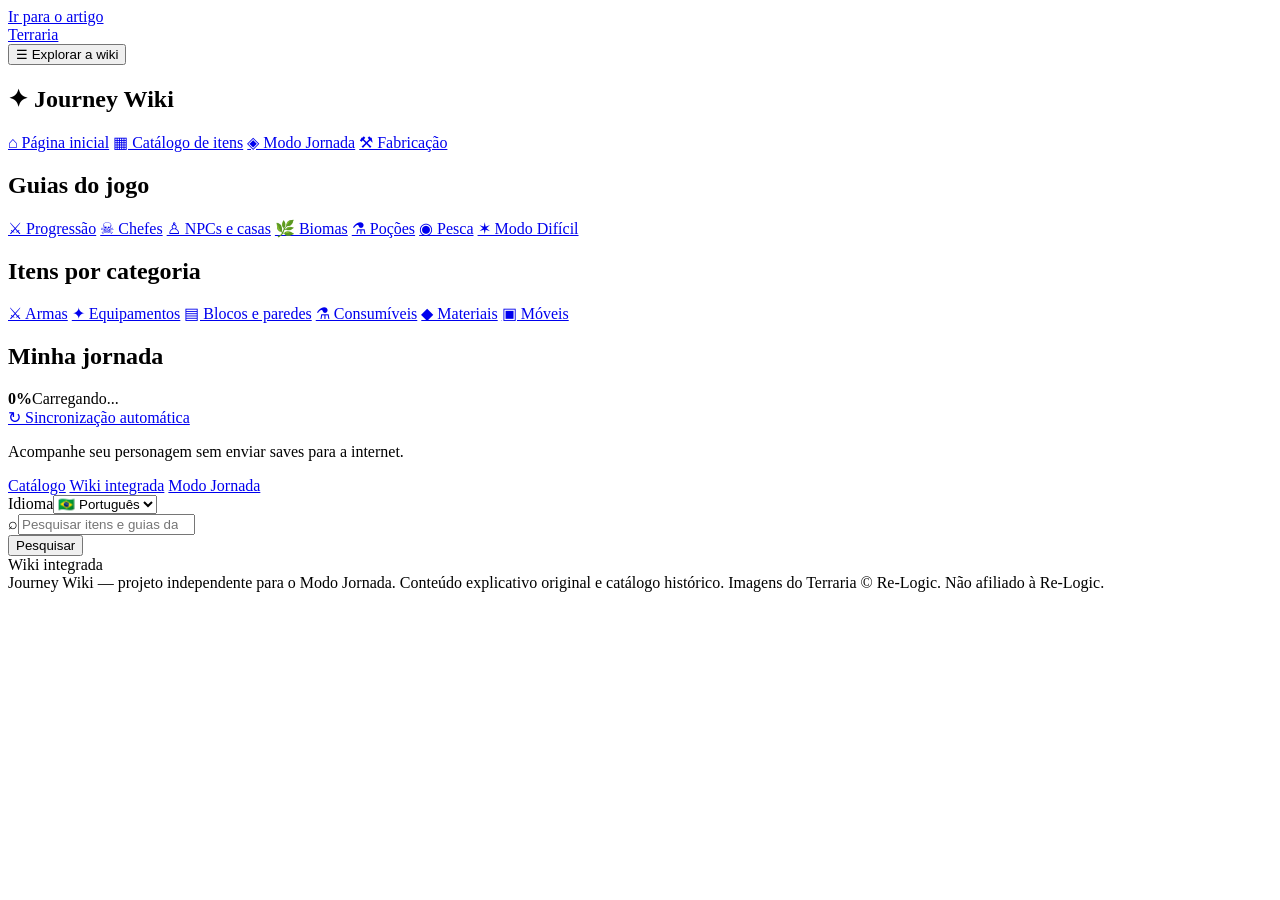
==== wiki.html @ eb77db75 "Adicionar wiki.html para enciclopédia interna do Journey Archive" ====
<!doctype html>
<html lang="pt-BR">
<head>
<meta charset="utf-8">
<meta name="viewport" content="width=device-width,initial-scale=1">
<meta name="theme-color" content="#453126">
<meta name="description" content="Wiki integrada ao Journey Archive: pesquise itens, veja seus detalhes e acompanhe o Modo Jornada do Terraria no mesmo site.">
<title>Wiki integrada | Terraria Journey Archive</title>
<link rel="stylesheet" href="assets/wiki.css">
</head>
<body>
<a class="skip-link" href="#article">Ir para o artigo</a>
<header class="masthead" aria-label="Terraria Journey Archive"><a href="./index.html" class="masthead-link" aria-label="Voltar ao catálogo Terraria">Terraria</a></header>
<div class="shell">
  <button class="menu-toggle" id="menuToggle" aria-controls="sidebar" aria-expanded="false">☰ Explorar a wiki</button>
  <aside class="sidebar" id="sidebar" aria-label="Navegação da wiki">
    <section class="sidebar-box"><h2>✦ Journey Wiki</h2>
      <a class="side-link" data-view="home" href="wiki.html">⌂ Página inicial</a>
      <a class="side-link" href="index.html#catalogo">▦ Catálogo de itens</a>
      <a class="side-link" data-view="guide" data-guide="journey" href="wiki.html?guide=journey">◈ Modo Jornada</a>
      <a class="side-link" data-view="guide" data-guide="crafting" href="wiki.html?guide=crafting">⚒ Fabricação</a>
    </section>
    <section class="sidebar-box"><h2>Guias do jogo</h2>
      <a class="side-link" href="wiki.html?guide=progression">⚔ Progressão</a>
      <a class="side-link" href="wiki.html?guide=bosses">☠ Chefes</a>
      <a class="side-link" href="wiki.html?guide=npcs">♙ NPCs e casas</a>
      <a class="side-link" href="wiki.html?guide=biomes">🌿 Biomas</a>
      <a class="side-link" href="wiki.html?guide=potions">⚗ Poções</a>
      <a class="side-link" href="wiki.html?guide=fishing">◉ Pesca</a>
      <a class="side-link" href="wiki.html?guide=hardmode">✶ Modo Difícil</a>
    </section>
    <section class="sidebar-box"><h2>Itens por categoria</h2>
      <a class="side-link" href="wiki.html?category=weapons">⚔ Armas</a>
      <a class="side-link" href="wiki.html?category=equipment">✦ Equipamentos</a>
      <a class="side-link" href="wiki.html?category=building">▤ Blocos e paredes</a>
      <a class="side-link" href="wiki.html?category=consumables">⚗ Consumíveis</a>
      <a class="side-link" href="wiki.html?category=materials">◆ Materiais</a>
      <a class="side-link" href="wiki.html?category=furniture">▣ Móveis</a>
    </section>
    <section class="sidebar-box sidebar-progress">
      <h2>Minha jornada</h2>
      <div class="progress-copy"><strong id="sideProgress">0%</strong><span id="sideCount">Carregando...</span></div>
      <div class="progress-track"><div id="sideBar" class="progress-fill"></div></div>
      <a class="side-link" href="index.html#sincronizacao">↻ Sincronização automática</a>
      <p>Acompanhe seu personagem sem enviar saves para a internet.</p>
    </section>
  </aside>
  <div class="page">
    <nav class="tabs" aria-label="Navegação superior">
      <a href="index.html" class="tab">Catálogo</a>
      <a href="wiki.html" class="tab active" aria-current="page">Wiki integrada</a>
      <a href="wiki.html?guide=journey" class="tab">Modo Jornada</a>
      <div class="tab-spacer"></div>
      <label class="top-language"><span>Idioma</span><select id="language" aria-label="Idioma dos itens e artigos"><option value="pt">🇧🇷 Português</option><option value="en">🇺🇸 English</option><option value="es">🇪🇸 Español</option></select></label>
    </nav>
    <main class="content" id="article">
      <div class="wiki-search-bar">
        <div class="search-field"><span class="search-icon">⌕</span><input id="search" type="search" autocomplete="off" placeholder="Pesquisar itens e guias da Wiki..." aria-label="Pesquisar na wiki"></div>
        <button id="searchGo" class="button gold" type="button">Pesquisar</button>
      </div>
      <div id="searchResults" class="search-results" hidden aria-live="polite"></div>
      <div id="bread" class="breadcrumb" aria-label="Localização">Wiki integrada</div>
      <div id="view" class="view" aria-live="polite"></div>
    </main>
    <footer class="footer">
      <span>Journey Wiki — projeto independente para o Modo Jornada.</span>
      <span>Conteúdo explicativo original e catálogo histórico. Imagens do Terraria © Re-Logic. Não afiliado à Re-Logic.</span>
    </footer>
  </div>
</div>
<div id="toast" class="toast" role="status" aria-live="polite"></div>
<script src="assets/wiki.js" defer></script>
</body></html>
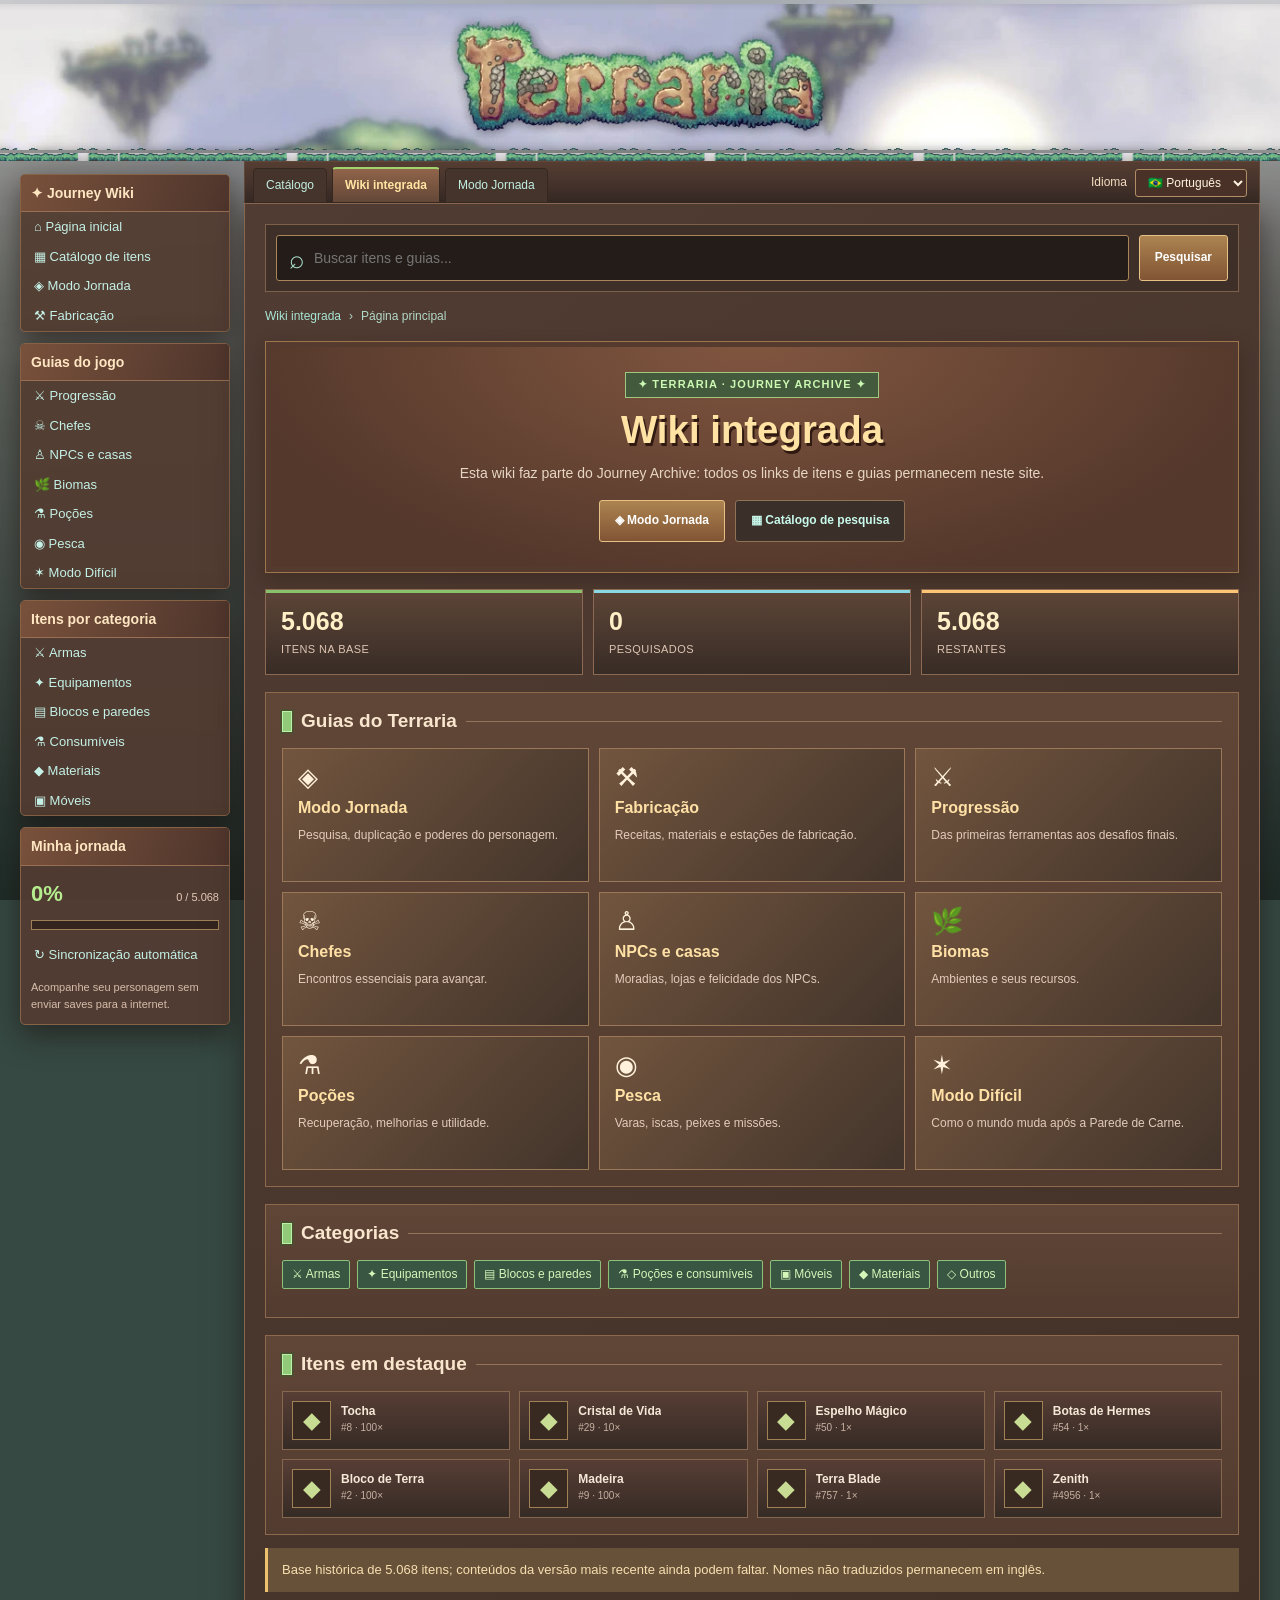
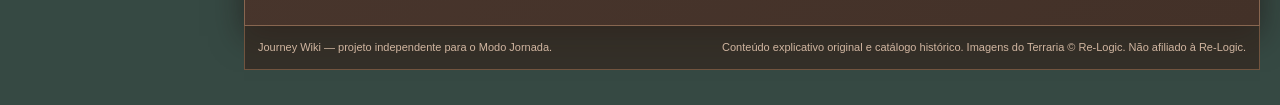
==== commit 98566fe3: "Carregar guias e artigos da wiki integrada antes do aplicativo" ====
--- a/wiki.html
+++ b/wiki.html
@@ -69,5 +69,6 @@
   </div>
 </div>
 <div id="toast" class="toast" role="status" aria-live="polite"></div>
+<script src="assets/wiki-guides.js" defer></script>
 <script src="assets/wiki.js" defer></script>
 </body></html>
--- a/assets/wiki.css
+++ b/assets/wiki.css
@@ -0,0 +1,73 @@
+@import url('https://fonts.googleapis.com/css2?family=Roboto+Condensed:wght@400;600;700&display=swap');
+:root{color-scheme:dark;--paper:#5b4135;--paper-deep:#483329;--paper-high:#70503d;--edge:#947052;--gold:#ffdc91;--mint:#a8f2d5;--lime:#b6ed8f;--text:#f8ead9;--soft:#d7bdab;--shadow:0 10px 30px #180f0d90}
+*{box-sizing:border-box}
+html{scroll-behavior:smooth}
+body{margin:0;background:#364943;color:var(--text);font:14px/1.6 Arial,Helvetica,sans-serif;min-height:100vh}
+body:before{content:"";position:fixed;inset:0;z-index:-2;background:linear-gradient(180deg,#dae5ef40,#485b58aa 50%,#1c2b27e8),url('[data-uri]') center / cover no-repeat;filter:saturate(1.08);pointer-events:none}
+a{color:#a8eef3;text-decoration:none}a:hover{color:white;text-decoration:underline}button,input,select{font:inherit}button{cursor:pointer}button:focus-visible,a:focus-visible,input:focus-visible,select:focus-visible{outline:3px solid #ffe28c;outline-offset:2px} [hidden]{display:none!important}
+.skip-link{position:absolute;top:-70px;left:12px;background:#264d3a;color:white;padding:8px 12px;z-index:100}.skip-link:focus{top:4px}
+.masthead{height:153px;max-width:1600px;margin:auto;position:relative;background:url('[data-uri]') center center / auto 146px no-repeat}
+.masthead-link{position:absolute;inset:0;text-indent:-9999px}
+.shell{max-width:1710px;margin:auto;display:grid;grid-template-columns:210px minmax(0,1fr);gap:14px;padding:0 20px 35px;border-top:8px solid transparent;border-image:url('[data-uri]') 9 0 repeat;border-image-slice:9 0 0 0;border-image-width:8px 0 0 0}
+.sidebar{padding-top:13px;display:flex;flex-direction:column;gap:11px}
+.sidebar-box{background:#533c31eb;border:1px solid #866246;border-radius:5px;box-shadow:var(--shadow);overflow:hidden}
+.sidebar-box h2{font-size:14px;font-weight:600;background:linear-gradient(110deg,#79513b,#4e352c);padding:7px 10px;margin:0;color:#ffe6c2;border-bottom:1px solid #996f53}
+.side-link{display:block;padding:6px 10px;border-left:3px solid transparent;font-size:13px;color:#c5f1e7;line-height:1.35}
+.side-link:hover,.side-link.current{border-left-color:#b3df80;background:#75513d;color:#fff3d8;text-decoration:none}
+.sidebar-progress{padding-bottom:10px}.sidebar-progress p{margin:9px 10px 0;font-size:11px;color:var(--soft)}
+.progress-copy{display:flex;align-items:baseline;justify-content:space-between;padding:10px 10px 4px;gap:8px}.progress-copy strong{font-size:22px;color:var(--lime)}.progress-copy span{font-size:11px;color:#e4caba;text-align:right}.progress-track{height:10px;background:#33251e;border:1px solid #a08058;margin:5px 10px 10px;overflow:hidden}
+.progress-fill{height:100%;width:0;background:repeating-linear-gradient(90deg,transparent 0 16px,#ffffff21 16px 18px),linear-gradient(#b8ee7e,#538c4b);transition:width .3s}
+.page{min-width:0}.tabs{background:linear-gradient(#553d32,#382b26);min-height:41px;border:1px solid #614839;border-bottom:none;display:flex;gap:5px;align-items:flex-end;padding:5px 8px 0}
+.tab{padding:8px 12px;color:#c2efe3;background:#45342b;border:1px solid #352821;border-radius:4px 4px 0 0;font-size:12px;line-height:1.4}
+.tab.active{color:#ffe6a3;background:linear-gradient(#906449,#634738);border-top:2px solid #a2d46e;font-weight:bold}
+.tab-spacer{flex:1}
+.top-language{display:flex;align-items:center;gap:8px;margin:auto 0 6px;padding-right:4px;color:#f4dcbf;font-size:12px}
+.top-language select{border:1px solid #b18d65;color:#fff3df;background:#493127;border-radius:3px;padding:5px 8px;max-width:150px}
+.content{background:linear-gradient(145deg,#503c33,#433128);border:1px solid #886650;min-height:650px;padding:20px;box-shadow:var(--shadow)}
+.wiki-search-bar{display:flex;gap:10px;border:1px solid #7c6049;background:#3e3029;padding:10px;margin-bottom:12px;position:relative}
+.search-field{flex:1;position:relative}.search-field input{width:100%;background:#241c18;color:#fff;border:1px solid #aa8559;border-radius:3px;padding:11px 11px 11px 37px;min-height:42px}.search-field input:focus{border-color:#a0e2dc}.search-icon{position:absolute;left:13px;top:4px;font-size:26px;color:#a7dcca}
+.button{display:inline-flex;align-items:center;justify-content:center;padding:10px 15px;min-height:38px;border-radius:3px;background:linear-gradient(#578755,#395d40);color:white!important;border:1px solid #a4d892;font-weight:700;font-size:12px;text-align:center;text-decoration:none;gap:6px}
+.button:hover{text-decoration:none;filter:brightness(1.13)}.button.gold{background:linear-gradient(#ac8350,#815534);border-color:#e5c185}.button.outline{background:#3a3029;border-color:#8e7357;color:#c8f9ec!important}
+.breadcrumb{font-size:12px;color:#b3d9c8;display:flex;gap:8px;align-items:center;margin:15px 0}.breadcrumb a{color:#a7e6d5}
+.view{min-height:330px;min-width:0}
+.search-results{position:absolute;z-index:9;background:#352721;border:1px solid #ad865a;box-shadow:0 10px 24px #140c09a8;left:265px;right:32px;max-width:860px;max-height:450px;overflow:auto}
+.result-heading{font-size:11px;font-weight:bold;color:#f6d59e;background:#5e4332;padding:8px 12px}
+.result-link{display:flex;align-items:center;gap:10px;padding:7px 12px;border-top:1px solid #644c3d;color:#f1ebdf}
+.result-link:hover{background:#654938;text-decoration:none}.result-link small{margin-left:auto;color:#c1b4a5}
+.empty-result{padding:20px;color:#d7bca8}
+.hero{background:radial-gradient(ellipse at top,#815640,#54382b 75%);border:1px solid #9e754e;padding:30px;box-shadow:inset 0 0 0 5px #553b2d,0 8px 20px #24150a54;display:flex;flex-direction:column;align-items:center;text-align:center}
+.hero-label{display:inline-flex;border:1px solid #a2c77e;color:#cbf8b2;padding:3px 12px;background:#435b3c;text-transform:uppercase;letter-spacing:.1em;font-size:11px;font-weight:700}
+.hero h1{font-size:clamp(27px,3vw,42px);margin:10px 0 7px;line-height:1.12;color:#ffe3a4;text-shadow:2px 3px #2f1911}.hero p{max-width:720px;color:#e8d6c4;margin:4px 0 16px}.hero-actions{display:flex;gap:10px;flex-wrap:wrap;justify-content:center}
+.rail-stats{display:grid;grid-template-columns:repeat(3,minmax(0,1fr));gap:10px;margin:16px 0}.rail-stat{border:1px solid #8d6951;background:linear-gradient(#5d4537,#382c26);padding:15px;box-shadow:inset 0 3px #88c26d}.rail-stat:nth-child(2){box-shadow:inset 0 3px #89d9e2}.rail-stat:nth-child(3){box-shadow:inset 0 3px #ffc574}.rail-stat strong{display:block;color:#fff0c8;font-size:25px;line-height:1.3}.rail-stat span{font-size:11px;color:#dec4b4;text-transform:uppercase;letter-spacing:.04em}
+.section{margin-top:17px;background:linear-gradient(#604637,#523b2f);border:1px solid #8e694c;padding:16px;min-width:0}.section-title{display:flex;align-items:center;gap:9px;font-size:19px;margin:0 0 14px;color:#f9e6ce;line-height:1.3}.section-title:before{content:"";width:8px;height:19px;background:#91cb79;border:1px solid #baf3a5;box-shadow:0 0 0 2px #37582a65}.section-title:after{content:"";height:1px;flex:1;background:#94745a}
+.guide-grid{display:grid;grid-template-columns:repeat(3,minmax(0,1fr));gap:10px}.guide-card{border:1px solid #9a7858;background:linear-gradient(135deg,#72553e,#42342b);padding:15px;color:#fff1db;min-height:134px;display:flex;flex-direction:column;gap:5px}.guide-card:hover{border-color:#b9e29a;background:linear-gradient(#79573e,#486044);text-decoration:none}.guide-symbol{font-size:26px;line-height:1}.guide-card strong{font-size:16px;color:#ffe1a6}.guide-card span:last-child{font-size:12px;color:#e2cbbb}
+.item-list{display:grid;grid-template-columns:repeat(4,minmax(0,1fr));gap:9px}.item-tile{min-width:0;display:flex;align-items:center;gap:10px;border:1px solid #85664e;background:linear-gradient(#573e35,#362b25);padding:9px;color:#f6e8d9}.item-tile:hover{background:#6b503c;border-color:#9bcd8a;text-decoration:none}.item-tile strong{display:block;font-size:12px;line-height:1.3;white-space:nowrap;overflow:hidden;text-overflow:ellipsis}.item-tile small{display:block;color:#c7b0a1;font-size:10px}.tile-image{width:39px;height:39px;flex:none;display:grid;place-items:center;background:#382921;border:1px solid #a08156}.tile-image img{max-width:35px;max-height:35px;image-rendering:pixelated;object-fit:contain}.pixel-fallback{font-size:23px;color:#c8dd93}
+.heading-row{display:flex;gap:14px;align-items:center;justify-content:space-between;flex-wrap:wrap;margin-bottom:15px}.heading-row h1{color:#ffe6b2;font-size:clamp(26px,3vw,38px);margin:0;line-height:1.2;text-shadow:1px 2px #241711}.heading-row p{color:#d3bead;margin:2px 0}
+.item-layout{display:grid;grid-template-columns:minmax(0,1fr) 280px;gap:18px;align-items:start}
+.infobox{background:#3d2e27;border:2px solid #947253;box-shadow:inset 0 0 0 3px #534133;padding:12px;order:2}
+.infobox-title{padding:8px;text-align:center;background:linear-gradient(#79543f,#634432);border:1px solid #a98059;color:#ffe7bb;font-size:16px;font-weight:700}
+.infobox-preview{height:148px;display:grid;place-items:center;background:radial-gradient(circle,#6f5d45,#332821 78%);margin:10px 0;border:1px solid #866546}
+.infobox-preview img{width:92px;height:92px;object-fit:contain;image-rendering:pixelated;filter:drop-shadow(2px 4px 2px #0007)}
+.infobox table{border-collapse:collapse;width:100%;font-size:12px}.infobox tr{border-bottom:1px solid #705342}.infobox th{color:#c9e3bf;text-align:left;font-weight:normal;padding:8px 4px;width:43%}.infobox td{color:#ffe8c5;font-weight:bold;text-align:right;padding:8px 4px;word-break:break-word}
+.infobox .button{width:100%;margin-top:12px}
+.article-body{min-width:0;order:1}.article-body p{font-size:14px;line-height:1.75;color:#ead9c8}
+.article-body h2,.article-body h3{color:#ffe0a8;border-bottom:1px solid #92715b;padding:5px 0;margin:18px 0 9px}.article-body h2{font-size:20px}.article-body h3{font-size:16px;border-bottom-color:#7e5c45}
+.article-body ul,.article-body ol{color:#ecdacc;padding-left:22px;line-height:1.85}.article-body li{margin:4px 0}
+.article-body a{color:#a8f2ee}
+.callout{background:#3e5237;border-left:3px solid #b5e58a;color:#e9f5d8;padding:12px 14px;margin:13px 0;line-height:1.55;font-size:13px}
+.callout.warning{background:#685139;border-left-color:#edc16e;color:#f6dfb0}
+.detail-grid{display:grid;grid-template-columns:repeat(3,minmax(0,1fr));gap:9px;margin:15px 0}
+.detail{background:#3c2d25;border:1px solid #816348;padding:12px}.detail span{display:block;font-size:11px;color:#d4bda4}.detail strong{display:block;color:#ffe7b2;font-size:19px}
+.pills{display:flex;gap:7px;flex-wrap:wrap;margin:12px 0}.pill{display:inline-block;padding:4px 9px;background:#385641;border:1px solid #8dc17b;color:#d5f6b9;border-radius:2px;font-size:12px}.pill.neutral{background:#574234;border-color:#9c7d59;color:#f2dcb8}
+.research-meter{margin:15px 0}.meter-top{display:flex;justify-content:space-between;color:#f5e6c8;margin-bottom:7px}.meter{height:13px;background:#2c211c;border:1px solid #9b7555;overflow:hidden}.meter>div{height:100%;background:linear-gradient(#bbef8b,#69aa60)}
+.article-actions{display:flex;gap:9px;flex-wrap:wrap;margin-top:14px}.article-actions .button{min-width:150px}.article-actions .button:disabled{cursor:not-allowed;opacity:.65}
+.toc{background:#3c2e27;border:1px solid #897053;padding:13px;margin:11px 0}.toc strong{display:block;color:#ffe0ac;margin-bottom:6px}.toc a{display:block;padding:3px 2px;color:#b9ece3}
+.list-row{display:flex;justify-content:space-between;gap:10px;padding:9px 0;border-bottom:1px solid #705343}.list-row span:last-child{font-weight:bold;color:#ffe6b7}
+.note{font-size:12px;color:#dbbea5}.footer{background:#342820bd;border:1px solid #71543f;border-top:none;color:#d1b6a1;display:flex;justify-content:space-between;flex-wrap:wrap;gap:12px;font-size:11px;padding:13px}
+.toast{position:fixed;bottom:20px;right:20px;z-index:50;opacity:0;pointer-events:none;transform:translateY(8px);background:#37563b;border:1px solid #b0e39a;padding:12px 20px;color:white;box-shadow:var(--shadow);transition:.18s}.toast.show{opacity:1;transform:none}
+.menu-toggle{display:none}
+@media(max-width:1180px){.shell{grid-template-columns:178px minmax(0,1fr);padding:0 12px 26px;gap:10px}.guide-grid{grid-template-columns:repeat(2,1fr)}.item-list{grid-template-columns:repeat(3,1fr)}.content{padding:14px}.item-layout{grid-template-columns:minmax(0,1fr) 245px}.search-results{left:202px;right:20px}}
+@media(max-width:820px){.shell{grid-template-columns:1fr}.menu-toggle{display:block;margin:7px 0;background:#5b3b2d;border:1px solid #a28359;color:#ffeaca;padding:9px;text-align:left}.sidebar{position:relative;display:none;flex-direction:row;flex-wrap:wrap;padding:0}.sidebar.open{display:flex}.sidebar-box{flex:1 1 190px}.masthead{height:130px;background-size:auto 122px}.search-results{left:20px;right:20px;max-width:none}.item-layout{grid-template-columns:minmax(0,1fr) 220px}.item-list{grid-template-columns:repeat(3,1fr)}}
+@media(max-width:620px){.shell{padding:0 5px 15px}.tabs{flex-wrap:wrap;gap:3px}.tab{padding:7px 8px}.top-language{margin:5px 0 7px auto}.top-language span{display:none}.content{padding:10px}.wiki-search-bar{padding:7px}.button.gold{padding:8px}.hero{padding:20px 13px}.guide-grid{grid-template-columns:1fr 1fr}.item-list{grid-template-columns:1fr 1fr}.item-layout{display:flex;flex-direction:column}.infobox{order:0;width:100%;display:grid;grid-template-columns:1fr 1fr;gap:9px}.infobox-title{grid-column:1/-1}.infobox-preview{height:138px;margin:0}.infobox table{align-self:center}.infobox .button{grid-column:1/-1;margin:0}.article-body{order:1;width:100%}.detail-grid{grid-template-columns:repeat(2,1fr)}.rail-stats{grid-template-columns:repeat(3,1fr);gap:5px}.rail-stat{padding:10px 7px}.rail-stat strong{font-size:20px}.search-results{left:10px;right:10px}.footer{font-size:11px}}
+@media(max-width:390px){.guide-grid,.item-list{grid-template-columns:1fr}.rail-stat span{font-size:9px}.tab{font-size:11px}.top-language select{font-size:11px;padding:4px}}
+@media(prefers-reduced-motion:reduce){*,*:before,*:after{scroll-behavior:auto!important;transition:none!important}}
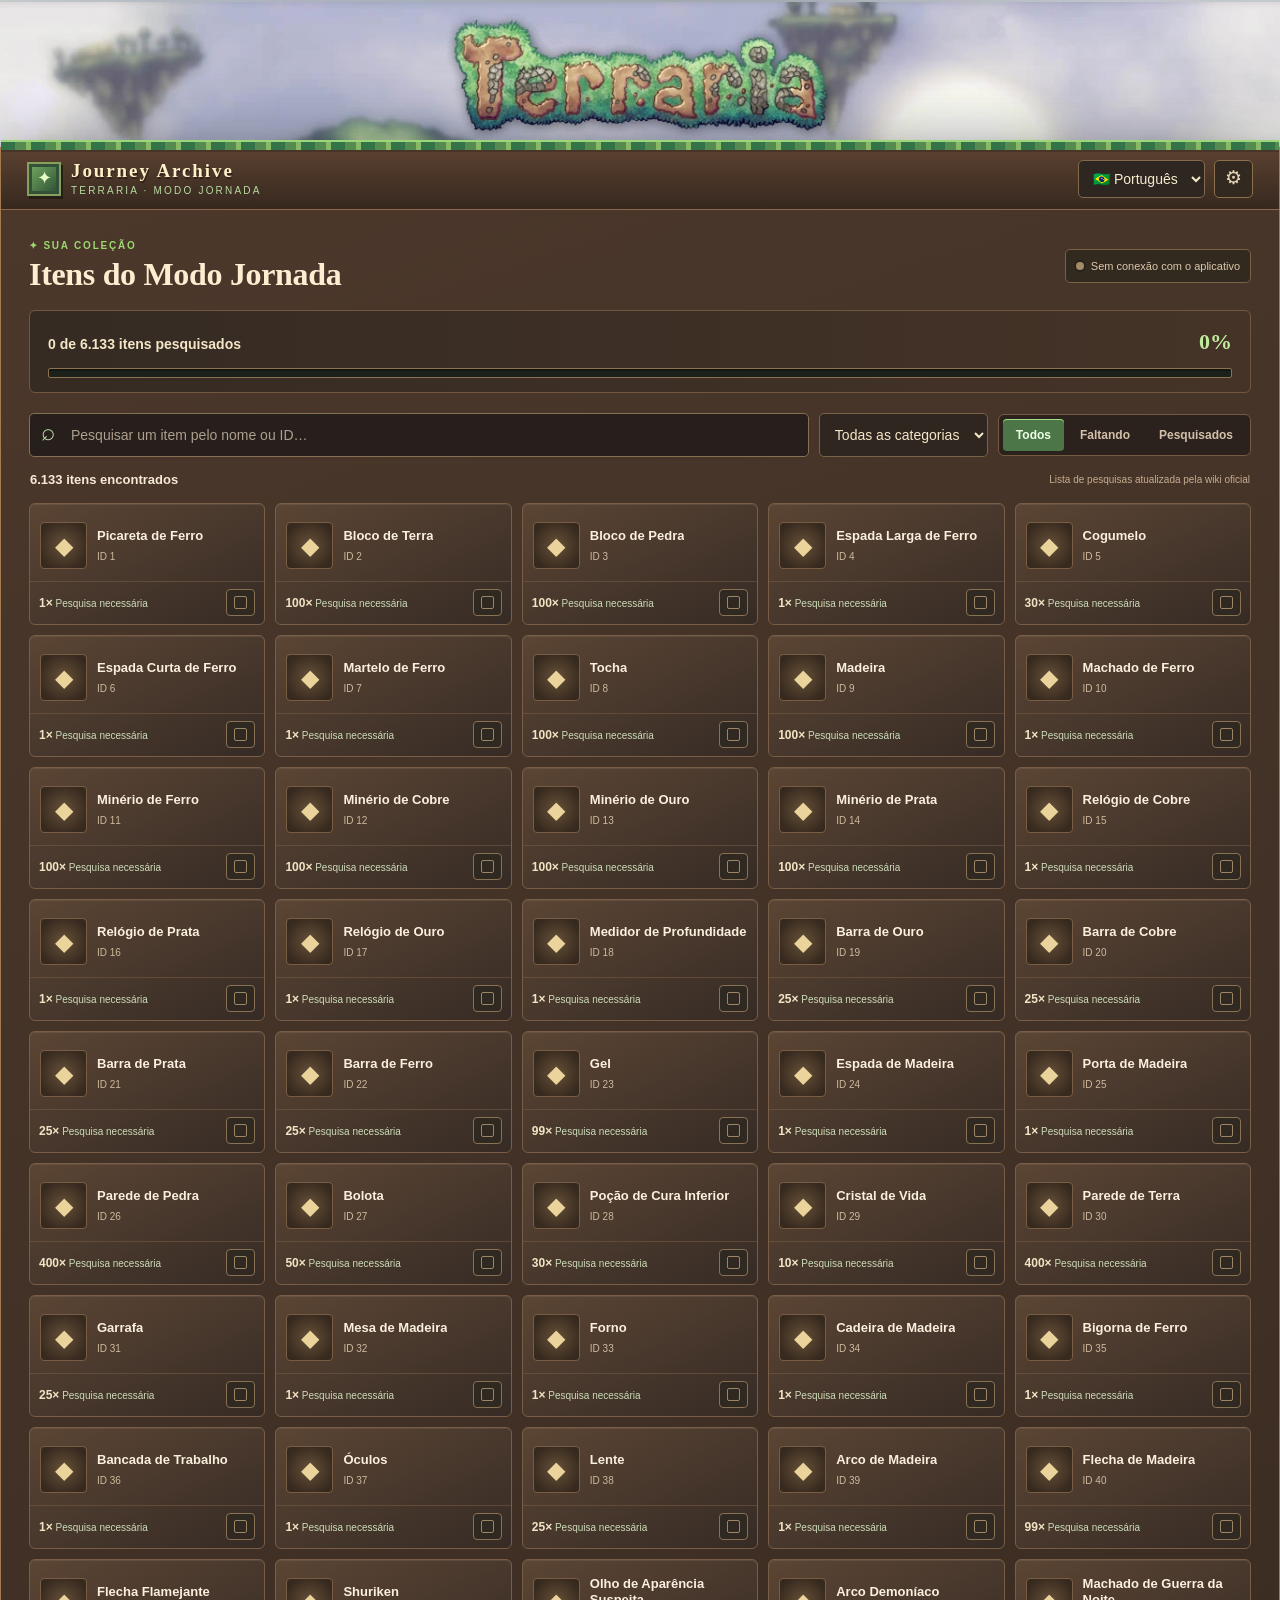
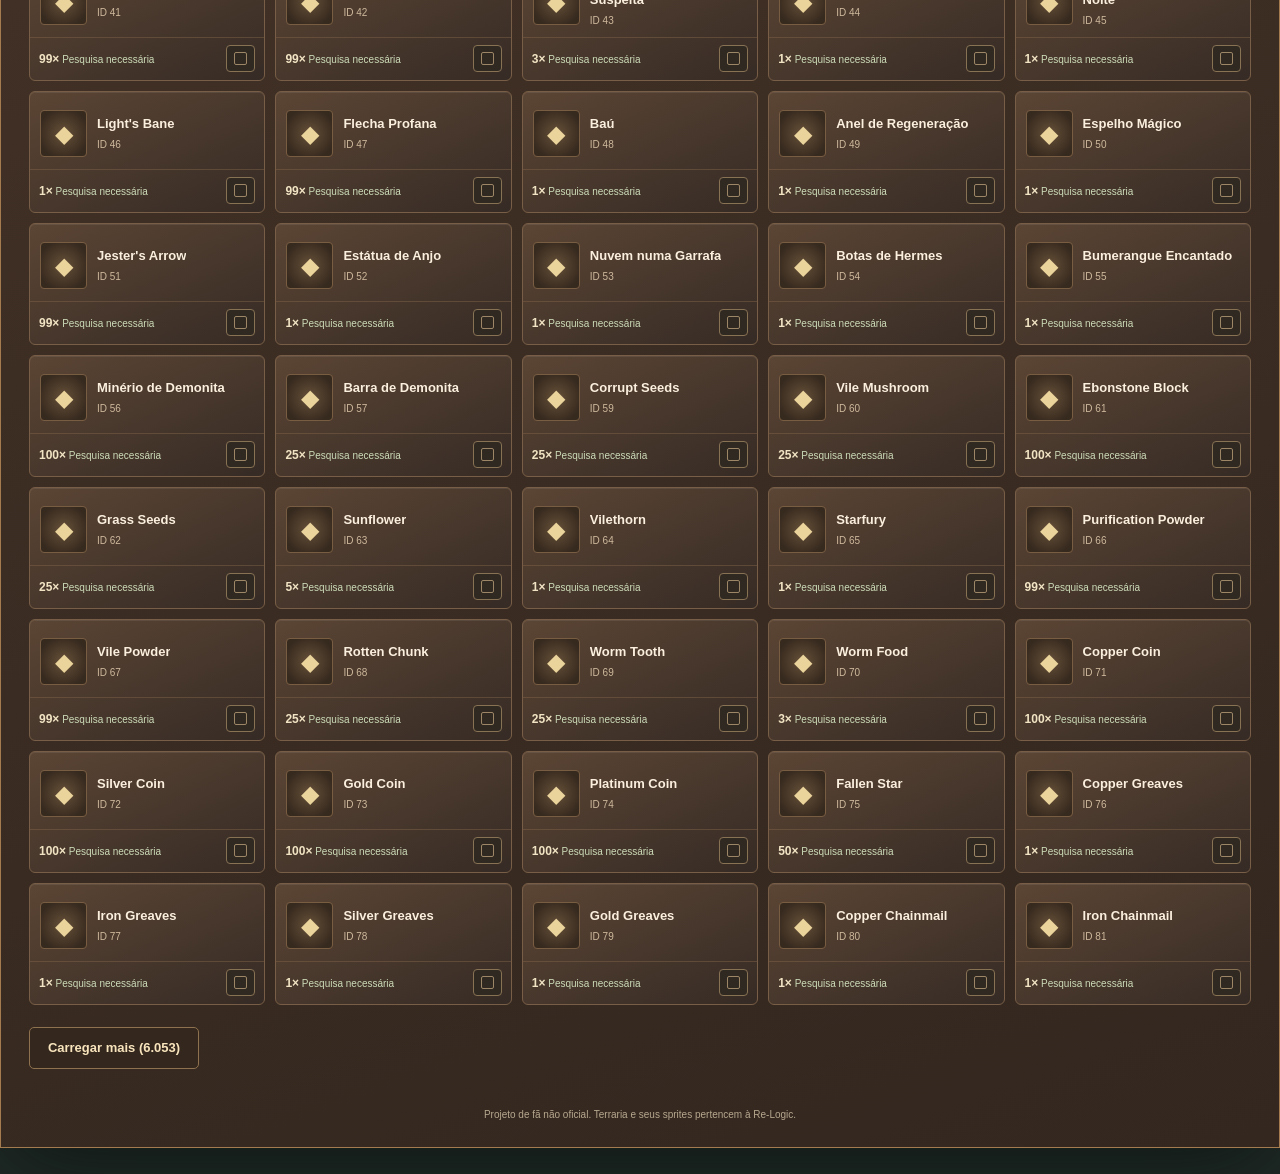
==== commit 94cc86d9: "Unificar a wiki com a lista de itens e preservar links antigos" ====
--- a/wiki.html
+++ b/wiki.html
@@ -1,74 +1,20 @@
 <!doctype html>
 <html lang="pt-BR">
-<head>
-<meta charset="utf-8">
-<meta name="viewport" content="width=device-width,initial-scale=1">
-<meta name="theme-color" content="#453126">
-<meta name="description" content="Wiki integrada ao Journey Archive: pesquise itens, veja seus detalhes e acompanhe o Modo Jornada do Terraria no mesmo site.">
-<title>Wiki integrada | Terraria Journey Archive</title>
-<link rel="stylesheet" href="assets/wiki.css">
+<head><meta charset="utf-8"><meta name="viewport" content="width=device-width,initial-scale=1">
+<title>Journey Archive · Terraria</title>
+<meta name="robots" content="noindex">
+<meta http-equiv="refresh" content="1;url=./">
 </head>
-<body>
-<a class="skip-link" href="#article">Ir para o artigo</a>
-<header class="masthead" aria-label="Terraria Journey Archive"><a href="./index.html" class="masthead-link" aria-label="Voltar ao catálogo Terraria">Terraria</a></header>
-<div class="shell">
-  <button class="menu-toggle" id="menuToggle" aria-controls="sidebar" aria-expanded="false">☰ Explorar a wiki</button>
-  <aside class="sidebar" id="sidebar" aria-label="Navegação da wiki">
-    <section class="sidebar-box"><h2>✦ Journey Wiki</h2>
-      <a class="side-link" data-view="home" href="wiki.html">⌂ Página inicial</a>
-      <a class="side-link" href="index.html#catalogo">▦ Catálogo de itens</a>
-      <a class="side-link" data-view="guide" data-guide="journey" href="wiki.html?guide=journey">◈ Modo Jornada</a>
-      <a class="side-link" data-view="guide" data-guide="crafting" href="wiki.html?guide=crafting">⚒ Fabricação</a>
-    </section>
-    <section class="sidebar-box"><h2>Guias do jogo</h2>
-      <a class="side-link" href="wiki.html?guide=progression">⚔ Progressão</a>
-      <a class="side-link" href="wiki.html?guide=bosses">☠ Chefes</a>
-      <a class="side-link" href="wiki.html?guide=npcs">♙ NPCs e casas</a>
-      <a class="side-link" href="wiki.html?guide=biomes">🌿 Biomas</a>
-      <a class="side-link" href="wiki.html?guide=potions">⚗ Poções</a>
-      <a class="side-link" href="wiki.html?guide=fishing">◉ Pesca</a>
-      <a class="side-link" href="wiki.html?guide=hardmode">✶ Modo Difícil</a>
-    </section>
-    <section class="sidebar-box"><h2>Itens por categoria</h2>
-      <a class="side-link" href="wiki.html?category=weapons">⚔ Armas</a>
-      <a class="side-link" href="wiki.html?category=equipment">✦ Equipamentos</a>
-      <a class="side-link" href="wiki.html?category=building">▤ Blocos e paredes</a>
-      <a class="side-link" href="wiki.html?category=consumables">⚗ Consumíveis</a>
-      <a class="side-link" href="wiki.html?category=materials">◆ Materiais</a>
-      <a class="side-link" href="wiki.html?category=furniture">▣ Móveis</a>
-    </section>
-    <section class="sidebar-box sidebar-progress">
-      <h2>Minha jornada</h2>
-      <div class="progress-copy"><strong id="sideProgress">0%</strong><span id="sideCount">Carregando...</span></div>
-      <div class="progress-track"><div id="sideBar" class="progress-fill"></div></div>
-      <a class="side-link" href="index.html#sincronizacao">↻ Sincronização automática</a>
-      <p>Acompanhe seu personagem sem enviar saves para a internet.</p>
-    </section>
-  </aside>
-  <div class="page">
-    <nav class="tabs" aria-label="Navegação superior">
-      <a href="index.html" class="tab">Catálogo</a>
-      <a href="wiki.html" class="tab active" aria-current="page">Wiki integrada</a>
-      <a href="wiki.html?guide=journey" class="tab">Modo Jornada</a>
-      <div class="tab-spacer"></div>
-      <label class="top-language"><span>Idioma</span><select id="language" aria-label="Idioma dos itens e artigos"><option value="pt">🇧🇷 Português</option><option value="en">🇺🇸 English</option><option value="es">🇪🇸 Español</option></select></label>
-    </nav>
-    <main class="content" id="article">
-      <div class="wiki-search-bar">
-        <div class="search-field"><span class="search-icon">⌕</span><input id="search" type="search" autocomplete="off" placeholder="Pesquisar itens e guias da Wiki..." aria-label="Pesquisar na wiki"></div>
-        <button id="searchGo" class="button gold" type="button">Pesquisar</button>
-      </div>
-      <div id="searchResults" class="search-results" hidden aria-live="polite"></div>
-      <div id="bread" class="breadcrumb" aria-label="Localização">Wiki integrada</div>
-      <div id="view" class="view" aria-live="polite"></div>
-    </main>
-    <footer class="footer">
-      <span>Journey Wiki — projeto independente para o Modo Jornada.</span>
-      <span>Conteúdo explicativo original e catálogo histórico. Imagens do Terraria © Re-Logic. Não afiliado à Re-Logic.</span>
-    </footer>
-  </div>
-</div>
-<div id="toast" class="toast" role="status" aria-live="polite"></div>
-<script src="assets/wiki-guides.js" defer></script>
-<script src="assets/wiki.js" defer></script>
+<body style="background:#342920;color:#f5eaca;font:16px system-ui;text-align:center;margin:12vh 20px">
+<p>A wiki agora faz parte da lista de itens do Journey Archive.</p>
+<p><a style="color:#a6eeb0" href="./">Abrir o Journey Archive</a></p>
+<script>
+(function(){
+const url=new URL('./',location.href);
+for(const key of ['item','article'])if(new URLSearchParams(location.search).has(key)){
+ url.searchParams.set(key,new URLSearchParams(location.search).get(key));break;
+}
+location.replace(url.toString());
+})();
+</script>
 </body></html>
